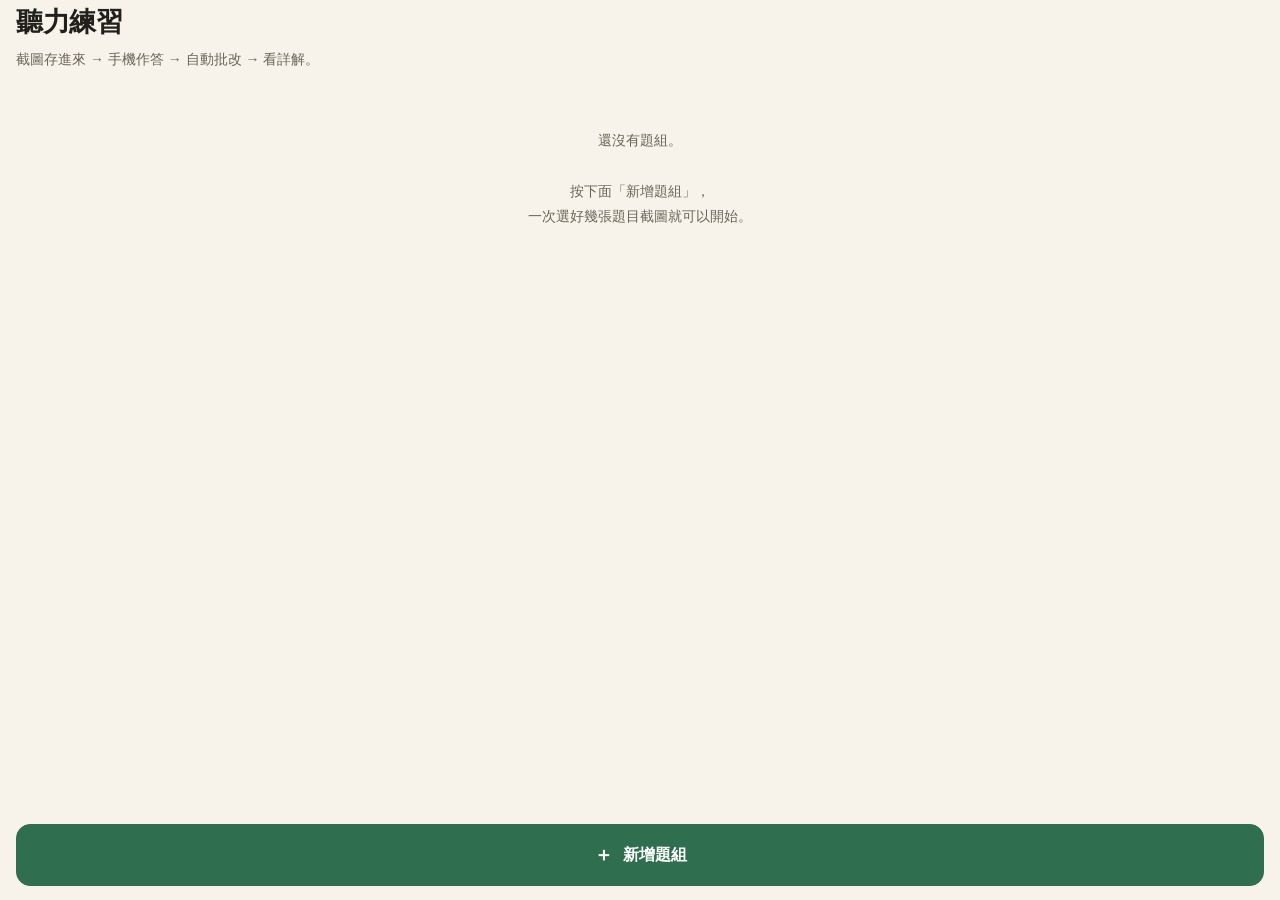
==== index.html @ b66520e1 "聽力練習：截圖上傳、手機作答、自動批改、詳解筆記" ====
<!doctype html>
<html lang="zh-Hant">
<head>
<meta charset="utf-8">
<meta name="viewport" content="width=device-width, initial-scale=1, viewport-fit=cover, maximum-scale=1, user-scalable=no">
<meta name="apple-mobile-web-app-capable" content="yes">
<meta name="mobile-web-app-capable" content="yes">
<meta name="apple-mobile-web-app-status-bar-style" content="default">
<meta name="theme-color" content="#f7f3ea">
<title>聽力練習</title>
<link rel="icon" href="data:image/svg+xml,%3Csvg xmlns='http://www.w3.org/2000/svg' viewBox='0 0 64 64'%3E%3Crect width='64' height='64' rx='14' fill='%232f6f4f'/%3E%3Cpath d='M20 16v32M30 16v32M40 16v32' stroke='%23f7f3ea' stroke-width='5' stroke-linecap='round'/%3E%3C/svg%3E">
<style>
/* ==== 10-style.css ==== */
:root {
  --paper: #f7f3ea;
  --card: #ffffff;
  --ink: #22201c;
  --ink2: #6b6558;
  --line: #e2dbcc;
  --accent: #2f6f4f;
  --accent-soft: #e4efe6;
  --warn: #b4552d;
  --bad: #b3261e;
  --good: #2f6f4f;
  --safe-t: env(safe-area-inset-top, 0px);
  --safe-b: env(safe-area-inset-bottom, 0px);
  --r: 16px;
}
* { box-sizing: border-box; -webkit-tap-highlight-color: transparent; }
html, body { margin: 0; padding: 0; height: 100%; }
body {
  background: var(--paper);
  color: var(--ink);
  font: 16px/1.6 -apple-system, BlinkMacSystemFont, "Segoe UI", "PingFang TC", "Microsoft JhengHei", "Noto Sans TC", sans-serif;
  overscroll-behavior: none;
}
#app { height: 100vh; height: 100dvh; overflow: hidden; display: flex; flex-direction: column; }
button, input, select, textarea { font: inherit; color: inherit; }
button { cursor: pointer; border: 0; background: none; }

/* ---------- generic chrome ---------- */
.topbar {
  display: flex; align-items: center; gap: 10px;
  padding: calc(var(--safe-t) + 14px) 16px 12px;
  background: var(--paper);
  position: sticky; top: 0; z-index: 5;
}
.topbar h1 { font-size: 19px; margin: 0; flex: 1; font-weight: 800; letter-spacing: .02em; }
.topbar .sub { font-size: 12px; color: var(--ink2); font-weight: 500; }
.iconbtn {
  width: 38px; height: 38px; border-radius: 12px; display: flex; align-items: center; justify-content: center;
  font-size: 17px; background: #fff; border: 1px solid var(--line); color: var(--ink);
}
.pad { padding: 0 16px; }
.scroll { flex: 1; overflow-y: auto; -webkit-overflow-scrolling: touch; padding-bottom: calc(var(--safe-b) + 24px); }
.muted { color: var(--ink2); }
.small { font-size: 13px; }
.tiny { font-size: 11px; }
.center { text-align: center; }

.btn {
  display: flex; align-items: center; gap: 10px; justify-content: center;
  width: 100%; padding: 15px 16px; border-radius: 14px;
  background: #fff; border: 1px solid var(--line);
  font-size: 16px; font-weight: 700;
}
.btn.primary { background: var(--accent); border-color: var(--accent); color: #fff; }
.btn.ghost { background: transparent; }
.btn:disabled { opacity: .45; }
.btn .ic { font-size: 19px; }
.btncol { display: grid; gap: 10px; }

/* ---------- home ---------- */
.hero { padding: 6px 16px 18px; }
.hero .big { font-size: 27px; font-weight: 900; letter-spacing: -.01em; line-height: 1.25; }
.hero p { margin: 8px 0 0; color: var(--ink2); font-size: 14px; }
.setcard {
  background: var(--card); border: 1px solid var(--line); border-radius: var(--r);
  padding: 15px 16px; margin: 0 16px 12px; display: block; width: calc(100% - 32px); text-align: left;
  box-shadow: 0 1px 0 rgba(0,0,0,.02);
}
.setcard .nm { font-size: 17px; font-weight: 800; display: flex; align-items: center; gap: 8px; }
.setcard .meta { font-size: 12.5px; color: var(--ink2); margin-top: 5px; display: flex; gap: 10px; flex-wrap: wrap; }
.pill { display: inline-flex; align-items: center; gap: 4px; padding: 2px 9px; border-radius: 999px; font-size: 11.5px; font-weight: 700; }
.pill.good { background: var(--accent-soft); color: var(--accent); }
.pill.warn { background: #f7e7dd; color: var(--warn); }
.pill.grey { background: #eee9dd; color: var(--ink2); }
.bar { height: 6px; border-radius: 99px; background: #ece6d8; overflow: hidden; margin-top: 10px; }
.bar > i { display: block; height: 100%; background: var(--accent); border-radius: 99px; transition: width .25s; }
.empty { margin: 40px 24px; text-align: center; color: var(--ink2); font-size: 14px; line-height: 1.8; }
.fabwrap { position: sticky; bottom: 0; padding: 12px 16px calc(var(--safe-b) + 14px); background: linear-gradient(to top, var(--paper) 65%, rgba(247,243,234,0)); }

/* ---------- set hub ---------- */
.hubhead { padding: 0 16px 14px; }
.hubhead .nm { font-size: 24px; font-weight: 900; }
.stats { display: grid; grid-template-columns: repeat(3, 1fr); gap: 10px; margin: 14px 0 4px; }
.stat { background: #fff; border: 1px solid var(--line); border-radius: 14px; padding: 10px; text-align: center; }
.stat b { display: block; font-size: 20px; font-weight: 900; }
.stat span { font-size: 11px; color: var(--ink2); }
.menu { display: grid; gap: 10px; padding: 16px; }
.menu .btn { justify-content: flex-start; padding: 16px; }
.menu .btn .lbl { flex: 1; text-align: left; }
.menu .btn .lbl small { display: block; font-weight: 500; font-size: 12px; color: var(--ink2); }
.menu .btn.primary .lbl small { color: rgba(255,255,255,.8); }
.menu .btn .chev { color: var(--ink2); font-size: 15px; }
.menu .btn.primary .chev { color: rgba(255,255,255,.8); }

/* ---------- quiz ---------- */
.qwrap { flex: 1; display: flex; flex-direction: column; padding: 4px 16px calc(var(--safe-b) + 14px); }
.qhead { display: flex; align-items: baseline; gap: 10px; }
.qno { font-size: 40px; font-weight: 900; letter-spacing: -.02em; line-height: 1; }
.qno small { font-size: 14px; font-weight: 700; color: var(--ink2); letter-spacing: 0; }
.qhint { font-size: 12.5px; color: var(--ink2); margin-left: auto; }
.optcol { display: grid; gap: 10px; margin-top: 22px; }
.opt {
  display: flex; align-items: center; gap: 13px; width: 100%;
  padding: 17px 16px; border-radius: 14px; background: #fff; border: 1.5px solid var(--line);
  font-size: 20px; font-weight: 800; text-align: left;
  transition: transform .08s, background .15s, border-color .15s;
}
.opt:active { transform: scale(.985); }
.opt .ch {
  width: 34px; height: 34px; flex: none; border-radius: 10px; background: #f0ece1;
  display: flex; align-items: center; justify-content: center; font-size: 17px; font-weight: 900;
}
.opt.on { background: var(--accent-soft); border-color: var(--accent); }
.opt.on .ch { background: var(--accent); color: #fff; }
.opt.right { background: var(--accent-soft); border-color: var(--accent); }
.opt.right .ch { background: var(--accent); color: #fff; }
.opt.wrong { background: #fbeceb; border-color: var(--bad); }
.opt.wrong .ch { background: var(--bad); color: #fff; }
.opt .tag { margin-left: auto; font-size: 12px; font-weight: 800; }
.optgrid { display: grid; grid-template-columns: 1fr 1fr; gap: 12px; margin-top: auto; padding-top: 20px; }
.opt.big {
  justify-content: center; padding: 0; min-height: 92px; font-size: 34px; font-weight: 900;
  letter-spacing: .02em;
}
.navrow { display: flex; gap: 10px; margin-top: 0; padding-top: 16px; }
.navrow .btn { padding: 14px; }

/* ---------- grade ---------- */
.score { text-align: center; padding: 18px 16px 8px; }
.score .big { font-size: 56px; font-weight: 900; line-height: 1; letter-spacing: -.03em; }
.score .big small { font-size: 20px; color: var(--ink2); font-weight: 800; }
.score .txt { color: var(--ink2); font-size: 13.5px; margin-top: 8px; }
.seg { display: flex; gap: 6px; background: #ece6d8; padding: 4px; border-radius: 12px; margin: 14px 16px; }
.seg button { flex: 1; padding: 9px; border-radius: 9px; font-size: 13px; font-weight: 700; color: var(--ink2); }
.seg button.on { background: #fff; color: var(--ink); box-shadow: 0 1px 3px rgba(0,0,0,.08); }
.grow {
  display: flex; align-items: center; gap: 12px; padding: 13px 16px; margin: 0 16px 8px;
  background: #fff; border: 1px solid var(--line); border-radius: 13px; width: calc(100% - 32px); text-align: left;
}
.grow .n { font-size: 15px; font-weight: 900; width: 34px; flex: none; }
.grow .ab { font-size: 13px; color: var(--ink2); }
.grow .ab b { font-size: 15px; }
.grow .mark { margin-left: auto; font-size: 18px; }
.grow.ok .mark { color: var(--good); }
.grow.ng .mark { color: var(--bad); }
.grow .pend { font-size: 12px; color: var(--warn); }

/* ---------- detail / notes ---------- */
.detail { padding: 0 16px calc(var(--safe-b) + 24px); }
.dcard { background: #fff; border: 1px solid var(--line); border-radius: var(--r); padding: 15px; margin-bottom: 12px; }
.dcard h3 { margin: 0 0 8px; font-size: 13px; color: var(--ink2); font-weight: 700; letter-spacing: .04em; }
.kv { display: flex; gap: 10px; align-items: center; margin-bottom: 4px; }
.chip { display: inline-flex; width: 32px; height: 32px; border-radius: 9px; align-items: center; justify-content: center; font-weight: 900; background: #f0ece1; }
.chip.good { background: var(--accent-soft); color: var(--accent); }
.chip.bad { background: #fbeceb; color: var(--bad); }
textarea.notes {
  width: 100%; min-height: 120px; padding: 12px; border-radius: 12px; border: 1px solid var(--line);
  background: #fdfcf8; resize: vertical; font-size: 15px; line-height: 1.7;
}

/* ---------- reader ---------- */
.reader { position: fixed; inset: 0; background: #161512; display: flex; flex-direction: column; z-index: 40; }
.reader .rbar {
  display: flex; align-items: center; gap: 8px; padding: calc(var(--safe-t) + 10px) 12px 10px;
  color: #efe9dc; font-size: 13px;
}
.reader .rbar .btn2 { background: rgba(255,255,255,.1); color: #efe9dc; border-radius: 10px; padding: 8px 12px; font-size: 13px; font-weight: 700; }
.reader .stage { flex: 1; position: relative; overflow: hidden; touch-action: none; }
.reader .stage img { position: absolute; top: 0; left: 0; transform-origin: 0 0; will-change: transform; user-select: none; -webkit-user-drag: none; }
.reader .rfoot { display: flex; align-items: center; gap: 8px; padding: 10px 12px calc(var(--safe-b) + 10px); }
.reader .rfoot .btn2 { flex: none; background: rgba(255,255,255,.1); color: #efe9dc; border-radius: 11px; padding: 11px 14px; font-size: 14px; font-weight: 700; }
.reader .rfoot .seg2 { flex: 1; display: flex; gap: 4px; background: rgba(255,255,255,.08); padding: 4px; border-radius: 11px; }
.reader .rfoot .seg2 button { flex: 1; color: #efe9dc; font-size: 12.5px; font-weight: 700; padding: 7px 4px; border-radius: 8px; }
.reader .rfoot .seg2 button.on { background: rgba(255,255,255,.9); color: #161512; }
.reader .rfoot .btn2:disabled { opacity: .3; }

/* ---------- sheet ---------- */
.sheetback { position: fixed; inset: 0; background: rgba(20,18,14,.45); z-index: 60; display: flex; align-items: flex-end; }
.sheet {
  width: 100%; background: var(--paper); border-radius: 20px 20px 0 0; padding: 16px 16px calc(var(--safe-b) + 16px);
  max-height: 78vh; display: flex; flex-direction: column; animation: up .18s ease-out;
}
@keyframes up { from { transform: translateY(24px); opacity: .6 } to { transform: none; opacity: 1 } }
.sheet h2 { margin: 0 0 12px; font-size: 16px; font-weight: 800; }
.jump { display: grid; grid-template-columns: repeat(6, 1fr); gap: 8px; overflow-y: auto; padding-bottom: 4px; }
.jump button { aspect-ratio: 1; border-radius: 11px; background: #fff; border: 1px solid var(--line); font-weight: 800; font-size: 14px; }
.jump button.done { background: var(--accent-soft); border-color: #bcd6c4; color: var(--accent); }
.jump button.cur { border-color: var(--accent); box-shadow: 0 0 0 2px var(--accent) inset; }
.jump button.ok { background: var(--accent); color: #fff; border-color: var(--accent); }
.jump button.ng { background: #fbeceb; color: var(--bad); border-color: #eec3bf; }

/* ---------- forms ---------- */
.field { margin-bottom: 14px; }
.field label { display: block; font-size: 12.5px; font-weight: 700; color: var(--ink2); margin-bottom: 6px; }
.field input[type=text], .field input[type=number] {
  width: 100%; padding: 13px 14px; border-radius: 12px; border: 1px solid var(--line); background: #fff; font-size: 16px;
}
.row2 { display: grid; grid-template-columns: 1fr 1fr; gap: 10px; }
.thumbs { display: grid; grid-template-columns: repeat(3, 1fr); gap: 8px; margin-bottom: 14px; }
.thumbs .th { position: relative; border-radius: 10px; overflow: hidden; border: 1px solid var(--line); background: #fff; aspect-ratio: 3/4; }
.thumbs .th img { width: 100%; height: 100%; object-fit: cover; display: block; }
.thumbs .th .x { position: absolute; top: 4px; right: 4px; width: 24px; height: 24px; border-radius: 50%; background: rgba(0,0,0,.55); color: #fff; font-size: 13px; display: flex; align-items: center; justify-content: center; }
.thumbs .th .n { position: absolute; bottom: 0; left: 0; right: 0; background: rgba(0,0,0,.45); color: #fff; font-size: 10px; text-align: center; padding: 1px; }
.pickzone {
  border: 1.5px dashed #cfc6b2; border-radius: var(--r); padding: 26px 16px; text-align: center;
  background: #fffdf8; color: var(--ink2); font-size: 14px; margin-bottom: 14px;
}
.pickzone .ic { font-size: 26px; display: block; margin-bottom: 6px; }
.pickzone b { color: var(--accent); }

#toast {
  position: fixed; left: 50%; top: calc(var(--safe-t) + 62px); transform: translate(-50%, -10px);
  background: #22201c; color: #fff; font-size: 13.5px; font-weight: 600; padding: 10px 16px;
  border-radius: 999px; opacity: 0; pointer-events: none; transition: .18s; z-index: 90; white-space: nowrap;
  max-width: 86vw; overflow: hidden; text-overflow: ellipsis;
}
#toast.show { opacity: 1; transform: translate(-50%, 0); }

</style>
<script>
window.addEventListener('error', function (e) {
  var el = document.getElementById('app');
  if (el && !el.dataset.rendered) {
    el.innerHTML = '<div style="padding:24px;font:14px/1.7 system-ui;color:#b3261e">載入失敗：' + (e.message || '不明錯誤') + '</div>';
  }
});
</script>
</head>
<body>
<div id="app"></div>
<div id="toast"></div>
<script>
/* ==== 20-store.js ==== */
/* ===== 20-store.js — 資料層 ===== */
const LETTERS = ['A', 'B', 'C', 'D'];
const DB_NAME = 'lp-db';
const DB_VER = 1;
let _db = null;

function openDB() {
  return new Promise((res, rej) => {
    if (_db) return res(_db);
    if (!window.indexedDB) return rej(new Error('這個瀏覽器不支援離線儲存'));
    const r = indexedDB.open(DB_NAME, DB_VER);
    r.onupgradeneeded = () => {
      const d = r.result;
      if (!d.objectStoreNames.contains('sets')) d.createObjectStore('sets', { keyPath: 'id' });
    };
    r.onsuccess = () => { _db = r.result; res(_db); };
    r.onerror = () => rej(r.error);
  });
}
async function dbAll() {
  const d = await openDB();
  return new Promise((res, rej) => {
    const req = d.transaction('sets', 'readonly').objectStore('sets').getAll();
    req.onsuccess = () => res((req.result || []).sort((a, b) => (b.createdAt || 0) - (a.createdAt || 0)));
    req.onerror = () => rej(req.error);
  });
}
async function dbGet(id) {
  const d = await openDB();
  return new Promise((res, rej) => {
    const req = d.transaction('sets', 'readonly').objectStore('sets').get(id);
    req.onsuccess = () => res(req.result || null);
    req.onerror = () => rej(req.error);
  });
}
async function dbPut(s) {
  const d = await openDB();
  s.updatedAt = Date.now();
  return new Promise((res, rej) => {
    const req = d.transaction('sets', 'readwrite').objectStore('sets').put(s);
    req.onsuccess = () => res(true);
    req.onerror = () => rej(req.error);
  });
}
async function dbDel(id) {
  const d = await openDB();
  return new Promise((res, rej) => {
    const req = d.transaction('sets', 'readwrite').objectStore('sets').delete(id);
    req.onsuccess = () => res(true);
    req.onerror = () => rej(req.error);
  });
}

function uid() { return Date.now().toString(36) + Math.random().toString(36).slice(2, 7); }
function qlist(set) {
  const out = [];
  for (let n = set.qFrom; n <= set.qTo; n++) out.push(n);
  return out;
}
function esc(s) {
  return String(s == null ? '' : s).replace(/[&<>"']/g, c => ({ '&': '&amp;', '<': '&lt;', '>': '&gt;', '"': '&quot;', "'": '&#39;' }[c]));
}

/* 圖片壓縮：長邊上限 2200px、JPEG 0.85，一張約 300–600KB */
async function compressFile(file) {
  const bitmap = await (async () => {
    if (window.createImageBitmap) { try { return await createImageBitmap(file); } catch (e) { /* fall through */ } }
    return await new Promise((res, rej) => {
      const img = new Image();
      img.onload = () => res(img);
      img.onerror = () => rej(new Error('這張圖片讀不進來'));
      img.src = URL.createObjectURL(file);
    });
  })();
  const w0 = bitmap.width, h0 = bitmap.height;
  const MAX = 2200;
  const k = Math.min(1, MAX / Math.max(w0, h0));
  const w = Math.round(w0 * k), h = Math.round(h0 * k);
  const cv = document.createElement('canvas');
  cv.width = w; cv.height = h;
  const cx = cv.getContext('2d');
  cx.imageSmoothingQuality = 'high';
  cx.drawImage(bitmap, 0, 0, w, h);
  const url = cv.toDataURL('image/jpeg', 0.85);
  return { id: uid(), url, w, h, bytes: Math.round(url.length * 0.75) };
}

/* ==== 40-ui.js ==== */
/* ===== 40-ui.js — 畫面 ===== */
const app = document.getElementById('app');
const S = {
  sets: [], set: null, screen: 'home',
  q: 0, filter: 'all', detailNo: null, overlay: null,
  reader: { page: 0, s: 1, tx: 0, ty: 0, col: 'full', bright: 100, contrast: 100 },
  imp: { pages: [], name: '', qFrom: 1, qTo: 30, busy: false, note: '' }
};

function toast(msg) {
  const t = document.getElementById('toast');
  if (!t) return;
  t.textContent = msg;
  t.classList.add('show');
  clearTimeout(toast._t);
  toast._t = setTimeout(() => t.classList.remove('show'), 1800);
}

let _saveT = null;
function save() {
  if (!S.set) return;
  clearTimeout(_saveT);
  _saveT = setTimeout(() => {
    const copy = S.set;
    dbPut(copy).catch(() => toast('儲存失敗'));
    const i = S.sets.findIndex(x => x.id === copy.id);
    if (i >= 0) S.sets[i] = { ...copy, pageCount: copy.pages.length, pages: [] };
  }, 120);
}

/* ---------- 首頁 ---------- */
function setCard(s) {
  const list = qlist(s), total = list.length;
  const ans = list.filter(n => s.answers[n]).length;
  const keyed = list.filter(n => s.key[n]).length;
  const ls = s.lastScore;
  const pct = total ? Math.round(ans / total * 100) : 0;
  const pill = ls
    ? `<span class="pill ${ls.ok / ls.keyed >= 0.8 ? 'good' : 'warn'}">上次 ${ls.ok}/${ls.keyed}</span>`
    : `<span class="pill grey">還沒批改</span>`;
  const done = ans === total;
  return `<button class="setcard" data-act="open" data-id="${s.id}">
    <div class="nm">${esc(s.name)} ${done ? '<span class="pill good">已作答</span>' : (ans ? `<span class="pill warn">作答中 ${ans}/${total}</span>` : '')}</div>
    <div class="meta"><span>第 ${s.qFrom}–${s.qTo} 題</span><span>${(s.pages && s.pages.length) || s.pageCount || 0} 張圖</span><span>正解 ${keyed}/${total}</span>${pill}</div>
    <div class="bar"><i style="width:${pct}%"></i></div>
  </button>`;
}

function viewHome() {
  return `
  <div class="scroll">
    <div class="hero">
      <div class="big">聽力練習</div>
      <p>截圖存進來 → 手機作答 → 自動批改 → 看詳解。</p>
    </div>
    ${S.sets.length ? S.sets.map(setCard).join('') : `<div class="empty">還沒有題組。<br><br>按下面「新增題組」，<br>一次選好幾張題目截圖就可以開始。</div>`}
  </div>
  <div class="fabwrap"><button class="btn primary" data-act="new"><span class="ic">＋</span>新增題組</button></div>`;
}

/* ---------- 題組主頁 ---------- */
function viewSet() {
  const st = S.set, list = qlist(st), total = list.length;
  const ans = list.filter(n => st.answers[n]).length;
  const keyed = list.filter(n => st.key[n]).length;
  const ls = st.lastScore;
  const canGrade = keyed > 0 && ans > 0;
  return `
  <div class="topbar">
    <button class="iconbtn" data-act="home">‹</button>
    <h1>${esc(st.name)}</h1>
    <button class="iconbtn" data-act="more">⋯</button>
  </div>
  <div class="scroll">
    <div class="hubhead">
      <div class="stats">
        <div class="stat"><b>${total}</b><span>題數</span></div>
        <div class="stat"><b>${ans}/${total}</b><span>已作答</span></div>
        <div class="stat"><b>${ls ? ls.ok + '/' + ls.keyed : '—'}</b><span>${ls ? '上次分數' : '未批改'}</span></div>
      </div>
    </div>
    <div class="menu">
      <button class="btn primary" data-act="quiz"><span class="ic">✏️</span><span class="lbl">開始作答<small>${ans ? `從第 ${nextUnanswered()} 題繼續` : '一題一個畫面，按 A B C D'}</small></span><span class="chev">›</span></button>
      <button class="btn" data-act="readerOpen"><span class="ic">📖</span><span class="lbl">讀題（放大看圖）<small>可放大、可只顯示左半或右半</small></span><span class="chev">›</span></button>
      <button class="btn" data-act="keys"><span class="ic">🔑</span><span class="lbl">設定正解<small>${keyed ? `已設定 ${keyed} / ${total} 題` : '照書上解答點一次就好'}</small></span><span class="chev">›</span></button>
      <button class="btn" data-act="grade" ${canGrade ? '' : 'disabled'}><span class="ic">✅</span><span class="lbl">批改<small>${canGrade ? '看成績與錯題' : (keyed ? '先作答才能批改' : '要先設定正解')}</small></span><span class="chev">›</span></button>
    </div>
  </div>`;
}
function nextUnanswered() {
  const list = qlist(S.set);
  for (let i = 0; i < list.length; i++) if (!S.set.answers[list[i]]) return list[i];
  return list[0];
}

/* ---------- 作答 / 正解 ---------- */
function viewQuiz(isKey) {
  const st = S.set, list = qlist(st), total = list.length;
  S.q = Math.max(0, Math.min(total - 1, S.q));
  const n = list[S.q];
  const cur = (isKey ? st.key : st.answers)[n] || '';
  const ans = list.filter(x => (isKey ? st.key : st.answers)[x]).length;
  return `
  <div class="topbar">
    <button class="iconbtn" data-act="backSet">✕</button>
    <h1>${isKey ? '設定正解' : '作答'}<span class="sub"> 第 ${S.q + 1} / ${total} 題</span></h1>
    <button class="iconbtn" data-act="jump">☰</button>
  </div>
  <div class="pad"><div class="bar"><i style="width:${ans / total * 100}%"></i></div></div>
  <div class="qwrap">
    <div class="qhead">
      <div class="qno">${n}<small> 題</small></div>
      <button class="btn" style="width:auto;padding:9px 13px;font-size:13px" data-act="readerOpen"><span class="ic">📄</span>看原圖</button>
    </div>
    <div class="optgrid">
      ${LETTERS.map(L => `<button class="opt big ${cur === L ? 'on' : ''}" data-act="${isKey ? 'setKey' : 'pick'}" data-v="${L}">${L}</button>`).join('')}
    </div>
    <div class="navrow">
      <button class="btn" data-act="prevQ" ${S.q === 0 ? 'disabled' : ''}>‹ 上一題</button>
      ${S.q >= total - 1
        ? (isKey
          ? `<button class="btn primary" data-act="backSet">完成</button>`
          : `<button class="btn primary" data-act="doGrade">交卷批改</button>`)
        : `<button class="btn" data-act="nextQ">下一題 ›</button>`}
    </div>
  </div>`;
}

/* ---------- 批改 ---------- */
function gradeOf(st) {
  const list = qlist(st);
  let ok = 0, keyed = 0, ans = 0;
  list.forEach(n => {
    if (st.key[n]) keyed++;
    if (st.answers[n]) ans++;
    if (st.key[n] && st.answers[n] === st.key[n]) ok++;
  });
  return { ok, keyed, ans, total: list.length };
}

function viewGrade() {
  const st = S.set, list = qlist(st), g = gradeOf(st);
  const pct = g.keyed ? Math.round(g.ok / g.keyed * 100) : 0;
  const rows = list.filter(n => {
    if (S.filter === 'wrong') return !(st.key[n] && st.answers[n] === st.key[n]);
    return true;
  });
  return `
  <div class="topbar">
    <button class="iconbtn" data-act="backSet">‹</button>
    <h1>批改結果</h1>
  </div>
  <div class="scroll">
    <div class="score">
      <div class="big">${pct}<small>%</small></div>
      <div class="txt">答對 ${g.ok} 題 / 正解已設定 ${g.keyed} 題　·　答了 ${g.ans} 題</div>
      ${g.keyed < g.total ? `<div class="small" style="color:var(--warn);margin-top:8px">還有 ${g.total - g.keyed} 題沒設定正解，不會列入計分。<button style="text-decoration:underline;font-weight:800;color:var(--warn)" data-act="keys">去設定</button></div>` : ''}
    </div>
    <div class="seg">
      <button class="${S.filter === 'all' ? 'on' : ''}" data-act="filter" data-v="all">全部 ${g.total} 題</button>
      <button class="${S.filter === 'wrong' ? 'on' : ''}" data-act="filter" data-v="wrong">只看錯的 ${g.total - g.ok} 題</button>
    </div>
    ${rows.map(n => {
      const k = st.key[n], a = st.answers[n];
      const good = k && a === k;
      return `<button class="grow ${good ? 'ok' : 'ng'}" data-act="detail" data-v="${n}">
        <span class="n">${n}</span>
        <span class="ab">你 <b>${a || '—'}</b>　正解 <b>${k || '?'}</b>${!k ? '<span class="pend"> 未設定</span>' : ''}</span>
        <span class="mark">${good ? '✓' : (a ? '✗' : '·')}</span>
      </button>`;
    }).join('')}
    <div class="pad" style="margin-top:16px;display:grid;gap:10px">
      <button class="btn" data-act="quiz"><span class="ic">✏️</span>重新作答</button>
    </div>
  </div>`;
}

/* ---------- 單題詳解 ---------- */
function viewDetail() {
  const st = S.set, list = qlist(st), n = S.detailNo;
  const i = list.indexOf(n);
  const k = st.key[n], a = st.answers[n];
  const good = k && a === k;
  const note = (st.notes && st.notes[n]) || '';
  return `
  <div class="topbar">
    <button class="iconbtn" data-act="grade">‹</button>
    <h1>第 ${n} 題<span class="sub"> 詳解</span></h1>
  </div>
  <div class="scroll">
    <div class="detail">
      <div class="dcard">
        <h3>答案</h3>
        <div class="kv">
          <span class="chip ${good ? 'good' : (a ? 'bad' : '')}">${a || '—'}</span><span class="small muted">你的答案</span>
          <span style="width:18px"></span>
          <span class="chip ${k ? 'good' : ''}">${k || '?'}</span><span class="small muted">正解</span>
          <span style="margin-left:auto;font-weight:900;color:${good ? 'var(--good)' : 'var(--bad)'}">${good ? '✓ 答對' : (a ? '✗ 答錯' : '未作答')}</span>
        </div>
      </div>
      <div class="dcard">
        <h3>看題目原圖</h3>
        <button class="btn" data-act="readerOpen"><span class="ic">📄</span>開啟圖片（可放大）</button>
      </div>
      <div class="dcard">
        <h3>我的詳解筆記</h3>
        <textarea class="notes" id="note" placeholder="例：男子說 after your trip，所以是旅行後再申請 → B">${esc(note)}</textarea>
        <div class="tiny muted" style="margin-top:8px">邊聽邊寫，會自動儲存；批改後每題都看得到。</div>
      </div>
      <div class="row2">
        <button class="btn" data-act="detailPrev" ${i <= 0 ? 'disabled' : ''}>‹ 上一題</button>
        <button class="btn" data-act="detailNext" ${i >= list.length - 1 ? 'disabled' : ''}>下一題 ›</button>
      </div>
    </div>
  </div>`;
}

/* ---------- 新增題組 ---------- */
function viewImport() {
  const im = S.imp;
  return `
  <div class="topbar">
    <button class="iconbtn" data-act="home">✕</button>
    <h1>新增題組</h1>
  </div>
  <div class="scroll">
    <div class="pad">
      <div class="pickzone" data-act="pickfiles">
        <span class="ic">🖼</span>
        ${im.busy ? `<b>${esc(im.note || '處理中…')}</b>` : (im.pages.length ? `已選 <b>${im.pages.length}</b> 張，再按這裡可以繼續加` : '按這裡選截圖<br><span class="tiny">（一次可以選很多張，順序就是頁面順序）</span>')}
      </div>
      <input type="file" id="fileIn" accept="image/*" multiple hidden>
      ${im.pages.length ? `<div class="thumbs">${im.pages.map((p, i) => `<div class="th"><img src="${p.url}" alt=""><div class="n">${i + 1}</div><div class="x" data-act="rmpage" data-v="${i}">✕</div></div>`).join('')}</div>` : ''}
      <div class="field">
        <label>題組名稱</label>
        <input type="text" id="impName" value="${esc(im.name)}" placeholder="例：Test 1 Part 3–4">
      </div>
      <div class="row2">
        <div class="field"><label>第幾題開始</label><input type="number" id="impFrom" value="${im.qFrom}" inputmode="numeric"></div>
        <div class="field"><label>第幾題結束</label><input type="number" id="impTo" value="${im.qTo}" inputmode="numeric"></div>
      </div>
      <div class="tiny muted" style="margin-bottom:18px">例：這幾頁是 65 到 76 題，就填 65 和 76。作答時一題一個畫面。</div>
    </div>
  </div>
  <div class="fabwrap">
    <button class="btn primary" data-act="create" ${im.pages.length && !im.busy ? '' : 'disabled'}>建立題組（${im.pages.length} 張圖）</button>
  </div>`;
}

/* ---------- 更多設定 ---------- */
function viewMore() {
  const st = S.set;
  return `
  <div class="topbar">
    <button class="iconbtn" data-act="backSet">‹</button>
    <h1>設定</h1>
  </div>
  <div class="scroll">
    <div class="pad">
      <div class="field"><label>題組名稱</label><input type="text" id="mName" value="${esc(st.name)}"></div>
      <div class="row2">
        <div class="field"><label>第幾題開始</label><input type="number" id="mFrom" value="${st.qFrom}" inputmode="numeric"></div>
        <div class="field"><label>第幾題結束</label><input type="number" id="mTo" value="${st.qTo}" inputmode="numeric"></div>
      </div>
      <button class="btn primary" data-act="saveMore" style="margin-bottom:22px">儲存</button>
      <h3 class="small" style="margin:0 0 8px">頁面（${st.pages.length} 張）</h3>
      <div class="thumbs">${st.pages.map((p, i) => `<div class="th"><img src="${p.url}" alt=""><div class="n">${i + 1}</div><div class="x" data-act="rmPage" data-v="${i}">✕</div></div>`).join('')}</div>
      <button class="btn" data-act="addPage" style="margin-top:6px"><span class="ic">＋</span>加頁面</button>
      <input type="file" id="fileIn2" accept="image/*" multiple hidden>
      <button class="btn ghost" data-act="delSet" style="margin-top:8px;color:var(--bad);border-color:#eccdc9">刪除這個題組</button>
    </div>
  </div>`;
}

/* ---------- 圖片閱讀器 ---------- */
function readerHTML() {
  const st = S.reader, pages = S.set.pages;
  if (!pages.length) return '';
  st.page = Math.max(0, Math.min(pages.length - 1, st.page));
  const p = pages[st.page];
  return `
  <div class="reader">
    <div class="rbar">
      <button class="btn2" data-act="closeReader">✕ 關閉</button>
      <div style="flex:1;text-align:center">第 ${st.page + 1} / ${pages.length} 頁</div>
      <button class="btn2" data-act="adjust">☀ 調整</button>
    </div>
    <div class="stage"><img id="rimg" src="${p.url}" alt="題目"></div>
    <div class="rfoot">
      <button class="btn2" data-act="readerPrev" ${st.page === 0 ? 'disabled' : ''}>‹</button>
      <div class="seg2">
        <button data-act="col" data-v="full" class="${st.col === 'full' ? 'on' : ''}">整頁</button>
        <button data-act="col" data-v="left" class="${st.col === 'left' ? 'on' : ''}">左半</button>
        <button data-act="col" data-v="right" class="${st.col === 'right' ? 'on' : ''}">右半</button>
      </div>
      <button class="btn2" data-act="readerNext" ${st.page === pages.length - 1 ? 'disabled' : ''}>›</button>
    </div>
  </div>`;
}

function jumpHTML() {
  const st = S.set, list = qlist(st), isKey = S.screen === 'key';
  const src = isKey ? st.key : st.answers;
  return `<div class="sheetback" data-act="closeSheet"><div class="sheet" data-stop="1">
    <h2>跳到第幾題</h2>
    <div class="jump">${list.map(n => {
      const cls = [src[n] ? 'done' : '', n === list[S.q] ? 'cur' : ''].join(' ');
      return `<button class="${cls}" data-act="goto" data-v="${n}">${n}</button>`;
    }).join('')}</div>
  </div></div>`;
}

function adjustHTML() {
  const st = S.reader;
  return `<div class="sheetback" data-act="closeSheet"><div class="sheet" data-stop="1">
    <h2>畫面調整</h2>
    <div class="field">
      <label>亮度 <span id="lbB">${st.bright}%</span></label>
      <input type="range" id="rgB" min="60" max="160" value="${st.bright}" style="width:100%">
    </div>
    <div class="field">
      <label>對比 <span id="lbC">${st.contrast}%</span></label>
      <input type="range" id="rgC" min="60" max="200" value="${st.contrast}" style="width:100%">
    </div>
    <button class="btn primary" data-act="closeSheet">好了</button>
  </div></div>`;
}

/* ---------- render ---------- */
function render() {
  let html = '';
  if (S.overlay === 'reader') html = readerHTML();
  else if (S.overlay === 'jump') html = jumpHTML();
  else if (S.overlay === 'adjust') html = adjustHTML();
  else if (S.screen === 'home') html = viewHome();
  else if (S.screen === 'set') html = viewSet();
  else if (S.screen === 'quiz') html = viewQuiz(false);
  else if (S.screen === 'key') html = viewQuiz(true);
  else if (S.screen === 'grade') html = viewGrade();
  else if (S.screen === 'detail') html = viewDetail();
  else if (S.screen === 'import') html = viewImport();
  else if (S.screen === 'more') html = viewMore();
  app.innerHTML = html;
  app.dataset.rendered = '1';
  after();
}

function after() {
  // 閱讀器
  const rimg = document.getElementById('rimg');
  if (rimg) {
    const boot = () => { readerFit(rimg); applyTransform(); };
    if (rimg.complete && rimg.naturalWidth) boot(); else rimg.onload = boot;
    bindReaderGestures();
  }
  // 調整滑桿
  const rgB = document.getElementById('rgB'), rgC = document.getElementById('rgC');
  if (rgB) rgB.oninput = () => { S.reader.bright = +rgB.value; document.getElementById('lbB').textContent = rgB.value + '%'; applyTransform(); };
  if (rgC) rgC.oninput = () => { S.reader.contrast = +rgC.value; document.getElementById('lbC').textContent = rgC.value + '%'; applyTransform(); };
  // 新增題組的欄位
  const impName = document.getElementById('impName');
  if (impName) {
    impName.oninput = () => { S.imp.name = impName.value; };
    const fi = document.getElementById('impFrom'), ft = document.getElementById('impTo');
    fi.oninput = () => { S.imp.qFrom = +fi.value || 1; };
    ft.oninput = () => { S.imp.qTo = +ft.value || 1; };
  }
  const f1 = document.getElementById('fileIn');
  if (f1) f1.onchange = e => handleFiles(e.target.files, false);
  const f2 = document.getElementById('fileIn2');
  if (f2) f2.onchange = e => handleFiles(e.target.files, true);
  // 詳解筆記
  const note = document.getElementById('note');
  if (note) {
    note.oninput = () => {
      if (!S.set.notes) S.set.notes = {};
      S.set.notes[S.detailNo] = note.value;
      save();
    };
    note.onblur = () => toast('筆記已儲存');
  }
}

/* ---------- 閱讀器：縮放 / 拖曳 ---------- */
const R = { W: 0, H: 0, Hc: 0 };
function readerFit(img) {
  const stage = img.parentElement;
  R.W = stage.clientWidth;
  R.Hc = stage.clientHeight;
  R.H = img.naturalHeight * (R.W / img.naturalWidth);
  img.style.width = R.W + 'px';
  img.style.height = 'auto';
}
function applyTransform() {
  const img = document.getElementById('rimg');
  if (!img || !R.W) return;
  const st = S.reader;
  const cw = R.W * st.s, ch = R.H * st.s;
  const minTx = Math.min(0, R.W - cw), minTy = Math.min(0, R.Hc - ch);
  st.tx = Math.max(minTx, Math.min(0, st.tx));
  st.ty = Math.max(minTy, Math.min(0, st.ty));
  img.style.transform = `translate(${st.tx}px,${st.ty}px) scale(${st.s})`;
  img.style.filter = `brightness(${st.bright}%) contrast(${st.contrast}%)`;
}
function setCol(col) {
  const st = S.reader;
  st.col = col;
  if (col === 'full') { st.s = 1; st.tx = 0; st.ty = 0; }
  else { st.s = 2; st.tx = col === 'left' ? 0 : -R.W; st.ty = 0; }
  applyTransform();
  document.querySelectorAll('.seg2 button').forEach(b => b.classList.toggle('on', b.dataset.v === col));
}
function bindReaderGestures() {
  const stage = document.querySelector('.reader .stage');
  const img = document.getElementById('rimg');
  if (!stage || !img) return;
  const ptrs = new Map();
  let pinchBase = 0, lastDist = 0, lastTap = 0, moved = false;

  const dist = () => {
    const [a, b] = [...ptrs.values()];
    return Math.hypot(a.x - b.x, a.y - b.y);
  };
  const mid = () => {
    const [a, b] = [...ptrs.values()];
    return { x: (a.x + b.x) / 2, y: (a.y + b.y) / 2 };
  };
  stage.addEventListener('pointerdown', e => {
    stage.setPointerCapture(e.pointerId);
    ptrs.set(e.pointerId, { x: e.clientX, y: e.clientY });
    moved = false;
    if (ptrs.size === 2) { lastDist = dist(); pinchBase = S.reader.s; }
  });
  stage.addEventListener('pointermove', e => {
    const p = ptrs.get(e.pointerId);
    if (!p) return;
    const dx = e.clientX - p.x, dy = e.clientY - p.y;
    if (Math.abs(dx) + Math.abs(dy) > 4) moved = true;
    p.x = e.clientX; p.y = e.clientY;
    if (ptrs.size >= 2) {
      const d = dist();
      if (lastDist > 0 && d > 0) {
        const rect = stage.getBoundingClientRect();
        const m = mid();
        const fx = m.x - rect.left, fy = m.y - rect.top;
        const ratio = d / lastDist;
        const ns = Math.max(1, Math.min(6, S.reader.s * ratio));
        const realRatio = ns / S.reader.s;
        S.reader.tx = fx - (fx - S.reader.tx) * realRatio;
        S.reader.ty = fy - (fy - S.reader.ty) * realRatio;
        S.reader.s = ns;
      }
      lastDist = d;
    } else if (S.reader.s > 1) {
      S.reader.tx += dx; S.reader.ty += dy;
    }
    applyTransform();
  });
  const end = e => {
    ptrs.delete(e.pointerId);
    if (ptrs.size < 2) lastDist = 0;
    if (ptrs.size === 0 && !moved) {
      const now = Date.now();
      if (now - lastTap < 320) {
        const rect = stage.getBoundingClientRect();
        const fx = e.clientX - rect.left, fy = e.clientY - rect.top;
        if (S.reader.s > 1.2) { S.reader.s = 1; S.reader.tx = 0; S.reader.ty = 0; }
        else {
          const ns = 2.6, k = ns / S.reader.s;
          S.reader.s = ns;
          S.reader.tx = fx - fx * k; S.reader.ty = fy - fy * k;
        }
        applyTransform();
        lastTap = 0;
      } else lastTap = now;
    }
  };
  stage.addEventListener('pointerup', end);
  stage.addEventListener('pointercancel', end);

  // 桌機方便：滾輪縮放
  stage.addEventListener('wheel', e => {
    e.preventDefault();
    const rect = stage.getBoundingClientRect();
    const fx = e.clientX - rect.left, fy = e.clientY - rect.top;
    const ns = Math.max(1, Math.min(6, S.reader.s * (e.deltaY < 0 ? 1.12 : 0.89)));
    const k = ns / S.reader.s;
    S.reader.tx = fx - (fx - S.reader.tx) * k;
    S.reader.ty = fy - (fy - S.reader.ty) * k;
    S.reader.s = ns;
    applyTransform();
  }, { passive: false });
}

/* ---------- 選圖 / 建檔 ---------- */
async function handleFiles(files, appendToSet) {
  const arr = [...(files || [])];
  if (!arr.length) return;
  if (appendToSet) {
    S.imp.busy = true;
    for (let i = 0; i < arr.length; i++) {
      try {
        const p = await compressFile(arr[i]);
        S.set.pages.push(p);
      } catch (e) { toast('有圖片讀不進來'); }
    }
    save();
    S.imp.busy = false;
    render();
    toast('已加入頁面');
    return;
  }
  S.imp.busy = true;
  for (let i = 0; i < arr.length; i++) {
    S.imp.note = `處理中 ${i + 1} / ${arr.length}…`;
    render();
    try {
      const p = await compressFile(arr[i]);
      S.imp.pages.push(p);
    } catch (e) { /* 跳過壞圖 */ }
  }
  S.imp.busy = false;
  S.imp.note = '';
  render();
}

/* ---------- 動作 ---------- */
document.addEventListener('click', async e => {
  const el = e.target.closest('[data-act]');
  if (!el) return;
  const act = el.dataset.act, v = el.dataset.v;
  if (el.disabled) return;

  switch (act) {
    case 'home': S.screen = 'home'; S.set = null; render(); break;
    case 'new': {
      const sorted = S.sets.slice().sort((a, b) => b.qTo - a.qTo);
      const from = sorted.length ? sorted[0].qTo + 1 : 1;
      S.imp = { pages: [], name: '', qFrom: from, qTo: from + 29, busy: false, note: '' };
      S.screen = 'import'; render(); break;
    }
    case 'pickfiles': { const f = document.getElementById('fileIn'); if (f) f.click(); break; }
    case 'addPage': { const f = document.getElementById('fileIn2'); if (f) f.click(); break; }
    case 'rmpage': { S.imp.pages.splice(+v, 1); render(); break; }
    case 'rmPage': {
      if (S.set.pages.length <= 1) return toast('至少要留一張圖');
      S.set.pages.splice(+v, 1); save(); render(); break;
    }
    case 'create': {
      if (!S.imp.pages.length) return;
      const set = {
        id: uid(),
        name: S.imp.name.trim() || ('題組 ' + new Date().toLocaleDateString('zh-TW')),
        createdAt: Date.now(), updatedAt: Date.now(),
        qFrom: Math.max(1, S.imp.qFrom), qTo: Math.max(Math.max(1, S.imp.qFrom), S.imp.qTo),
        pages: S.imp.pages.slice(),
        key: {}, answers: {}, notes: {}, lastScore: null
      };
      await dbPut(set);
      S.sets.unshift({ ...set, pageCount: set.pages.length, pages: [] });
      S.imp = { pages: [], name: '', qFrom: 1, qTo: 30, busy: false, note: '' };
      S.set = set; S.screen = 'set'; S.q = 0;
      render();
      toast('題組建立好了');
      break;
    }
    case 'open': {
      const full = await dbGet(el.dataset.id);
      if (!full) return toast('找不到這個題組');
      S.set = full; S.screen = 'set'; S.q = 0; S.reader = { page: 0, s: 1, tx: 0, ty: 0, col: 'full', bright: 100, contrast: 100 };
      render(); break;
    }
    case 'backSet': S.screen = 'set'; S.overlay = null; render(); break;
    case 'more': S.screen = 'more'; render(); break;
    case 'saveMore': {
      const nm = document.getElementById('mName').value.trim();
      const a = +document.getElementById('mFrom').value, b = +document.getElementById('mTo').value;
      if (nm) S.set.name = nm;
      if (a >= 1 && b >= a) { S.set.qFrom = a; S.set.qTo = b; }
      save(); S.screen = 'set'; render(); toast('已儲存'); break;
    }
    case 'delSet': {
      if (!confirm('確定刪除「' + S.set.name + '」？這個動作不能復原。')) return;
      await dbDel(S.set.id);
      S.sets = S.sets.filter(x => x.id !== S.set.id);
      S.set = null; S.screen = 'home'; render(); break;
    }
    case 'quiz': S.screen = 'quiz'; S.q = Math.max(0, qlist(S.set).indexOf(nextUnanswered())); render(); break;
    case 'keys': S.screen = 'key'; S.q = Math.max(0, qlist(S.set).findIndex(n => !S.set.key[n])); render(); break;
    case 'pick': {
      const n = qlist(S.set)[S.q];
      S.set.answers[n] = v; save();
      el.classList.add('on');
      const total = qlist(S.set).length;
      if (S.q < total - 1) setTimeout(() => { S.q++; render(); }, 150);
      else { render(); setTimeout(() => toast('最後一題了，按「交卷批改」'), 60); }
      break;
    }
    case 'setKey': {
      const n = qlist(S.set)[S.q];
      S.set.key[n] = v; save();
      el.classList.add('on');
      const total = qlist(S.set).length;
      if (S.q < total - 1) setTimeout(() => { S.q++; render(); }, 150); else render();
      break;
    }
    case 'prevQ': S.q = Math.max(0, S.q - 1); render(); break;
    case 'nextQ': S.q++; render(); break;
    case 'jump': S.overlay = 'jump'; render(); break;
    case 'goto': {
      const i = qlist(S.set).indexOf(+v);
      S.q = i < 0 ? 0 : i;
      S.overlay = null; render(); break;
    }
    case 'closeSheet': S.overlay = null; render(); break;
    case 'doGrade':
    case 'grade': {
      const g = gradeOf(S.set);
      S.set.lastScore = { ok: g.ok, keyed: g.keyed, at: Date.now() };
      save();
      S.screen = 'grade'; S.filter = 'all'; S.overlay = null; render(); break;
    }
    case 'filter': S.filter = v; render(); break;
    case 'detail': S.detailNo = +v; S.screen = 'detail'; render(); break;
    case 'detailPrev': { const l = qlist(S.set), i = l.indexOf(S.detailNo); S.detailNo = l[Math.max(0, i - 1)]; render(); break; }
    case 'detailNext': { const l = qlist(S.set), i = l.indexOf(S.detailNo); S.detailNo = l[Math.min(l.length - 1, i + 1)]; render(); break; }
    case 'readerOpen': S.overlay = 'reader'; render(); break;
    case 'closeReader': S.overlay = null; render(); break;
    case 'adjust': S.overlay = 'adjust'; render(); break;
    case 'readerPrev': S.reader.page = Math.max(0, S.reader.page - 1); S.reader.s = 1; S.reader.tx = 0; S.reader.ty = 0; render(); break;
    case 'readerNext': S.reader.page = Math.min(S.set.pages.length - 1, S.reader.page + 1); S.reader.s = 1; S.reader.tx = 0; S.reader.ty = 0; render(); break;
    case 'col': setCol(v); break;
  }
});



/* ==== 90-boot.js ==== */
/* ===== 90-boot.js — 啟動 ===== */
(async function boot() {
  try {
    const all = await dbAll();
    S.sets = all.map(s => ({ ...s, pageCount: (s.pages || []).length, pages: [] }));
  } catch (e) {
    S.sets = [];
    setTimeout(() => toast('這個瀏覽器無法離線儲存，重新整理後資料會消失'), 400);
  }
  S.screen = 'home';
  render();
})();

</script>
</body>
</html>
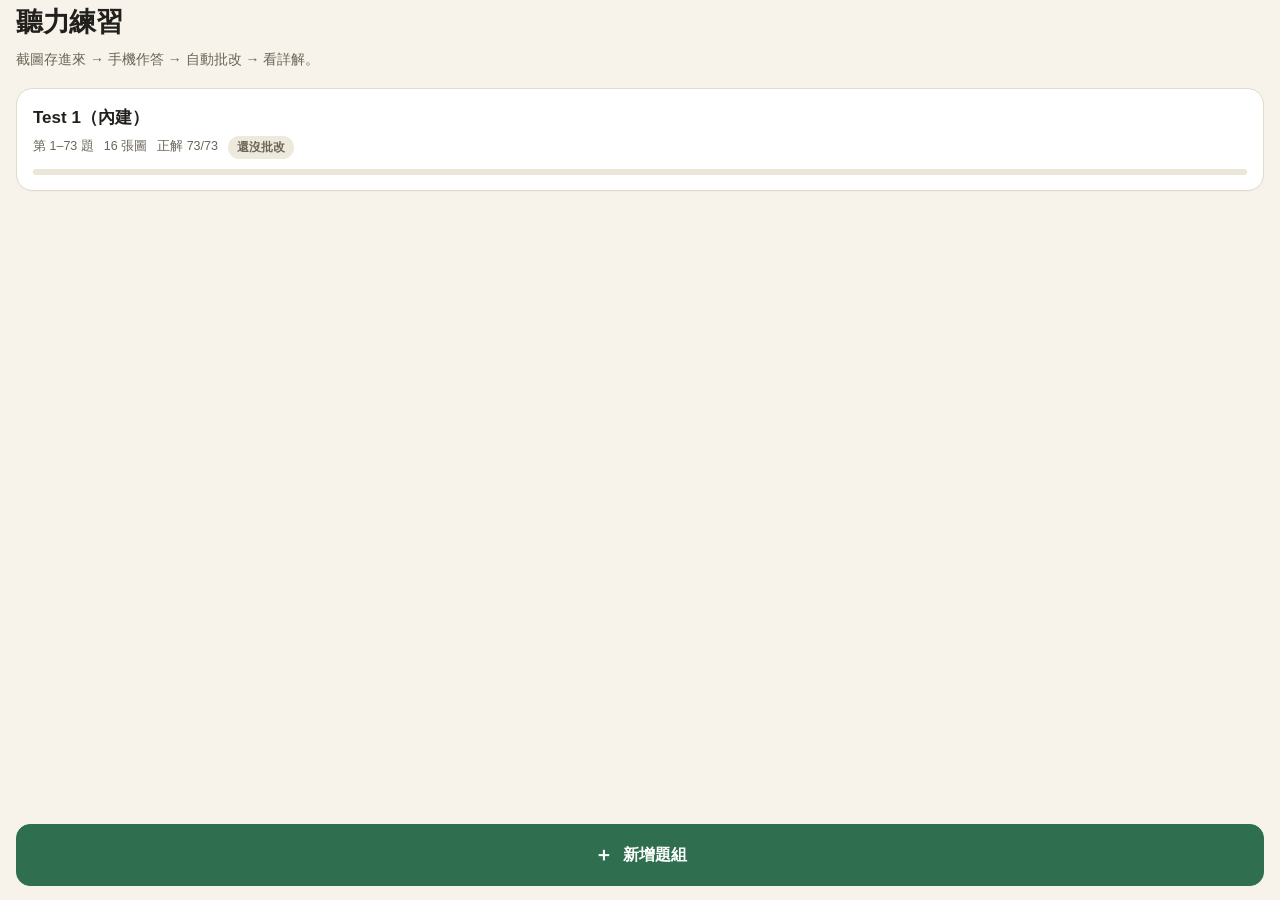
==== commit 16dbafad: "內建 Test 1：73 題題目＋正解＋中文翻譯，掃描頁原圖" ====
--- a/index.html
+++ b/index.html
@@ -130,11 +130,49 @@
 .opt.wrong { background: #fbeceb; border-color: var(--bad); }
 .opt.wrong .ch { background: var(--bad); color: #fff; }
 .opt .tag { margin-left: auto; font-size: 12px; font-weight: 800; }
-.optgrid { display: grid; grid-template-columns: 1fr 1fr; gap: 12px; margin-top: auto; padding-top: 20px; }
+.optgrid { display: grid; grid-template-columns: 1fr 1fr; gap: 12px; margin-top: 16px; }
 .opt.big {
   justify-content: center; padding: 0; min-height: 92px; font-size: 34px; font-weight: 900;
   letter-spacing: .02em;
 }
+.peek { margin-top: auto; padding-top: 18px; }
+.peek-lbl { font-size: 11.5px; color: var(--ink2); font-weight: 700; margin-bottom: 8px; letter-spacing: .04em; }
+.peekrow { display: flex; gap: 8px; overflow-x: auto; padding: 2px 2px 6px; scrollbar-width: none; }
+.peekrow::-webkit-scrollbar { display: none; }
+.peekth {
+  flex: none; width: 76px; aspect-ratio: 3 / 4; border-radius: 10px; overflow: hidden;
+  border: 2px solid transparent; background: #fff; padding: 0; box-shadow: 0 1px 3px rgba(0,0,0,.08);
+}
+.peekth.on { border-color: var(--accent); }
+.peekth img { width: 100%; height: 100%; object-fit: cover; display: block; }
+
+/* 文字題 */
+.qtext { margin-top: 14px; font-size: 20px; line-height: 1.5; font-weight: 700; letter-spacing: .01em; }
+.zhtext { margin-top: 9px; font-size: 15px; font-weight: 500; color: var(--ink2); line-height: 1.65; }
+.chipbtn { padding: 8px 12px; border-radius: 10px; border: 1px solid var(--line); background: #fff; font-size: 13px; font-weight: 700; color: var(--ink2); }
+.chipbtn.on { background: var(--accent-soft); border-color: var(--accent); color: var(--accent); }
+.optlist { display: grid; gap: 10px; margin-top: 16px; }
+.optrow {
+  display: flex; align-items: flex-start; gap: 12px; width: 100%; padding: 14px;
+  border-radius: 13px; background: #fff; border: 1.5px solid var(--line);
+  text-align: left; font-size: 16.5px; line-height: 1.45; font-weight: 600;
+}
+.optrow:active { transform: scale(.99); }
+.optrow .ch { width: 28px; height: 28px; flex: none; border-radius: 8px; background: #f0ece1; display: flex; align-items: center; justify-content: center; font-size: 14px; font-weight: 900; }
+.optrow .txt { flex: 1; }
+.optrow.on { background: var(--accent-soft); border-color: var(--accent); }
+.optrow.on .ch { background: var(--accent); color: #fff; }
+.qwrap .navrow { margin-top: auto; }
+.dq { font-size: 16.5px; line-height: 1.55; font-weight: 700; margin-bottom: 10px; }
+.dopts { display: grid; gap: 6px; }
+.dopt { display: flex; gap: 9px; align-items: flex-start; font-size: 14.5px; line-height: 1.5; padding: 7px 9px; border-radius: 9px; }
+.dopt .ch { width: 22px; height: 22px; flex: none; border-radius: 6px; background: #f0ece1; display: flex; align-items: center; justify-content: center; font-size: 11.5px; font-weight: 900; }
+.dopt .txt { flex: 1; }
+.dopt.right { background: var(--accent-soft); }
+.dopt.right .ch { background: var(--accent); color: #fff; }
+.dopt.wrong { background: #fbeceb; }
+.dopt.wrong .ch { background: var(--bad); color: #fff; }
+.dopt .tag { font-size: 11px; font-weight: 800; color: var(--accent); white-space: nowrap; }
 .navrow { display: flex; gap: 10px; margin-top: 0; padding-top: 16px; }
 .navrow .btn { padding: 14px; }
 
@@ -243,6 +281,7 @@
 <div id="app"></div>
 <div id="toast"></div>
 <script>
+const BANK = {"id": "builtin-test1", "name": "Test 1（內建）", "qFrom": 1, "qTo": 73, "pages": [{"url": "img/p160.jpg", "qFrom": 1, "qTo": 7}, {"url": "img/p161.jpg", "qFrom": 8, "qTo": 17}, {"url": "img/p162.jpg", "qFrom": 18, "qTo": 27}, {"url": "img/p163.jpg", "qFrom": 28, "qTo": 32}, {"url": "img/p164.jpg", "qFrom": 33, "qTo": 36}, {"url": "img/p165.jpg", "qFrom": 37, "qTo": 40}, {"url": "img/p166.jpg", "qFrom": 41, "qTo": 46}, {"url": "img/p167.jpg", "qFrom": 47, "qTo": 49}, {"url": "img/p168.jpg", "qFrom": 50, "qTo": 52}, {"url": "img/p169.jpg", "qFrom": 53, "qTo": 55}, {"url": "img/p170.jpg", "qFrom": 56, "qTo": 58}, {"url": "img/p171.jpg", "qFrom": 59, "qTo": 61}, {"url": "img/p172.jpg", "qFrom": 62, "qTo": 64}, {"url": "img/p173.jpg", "qFrom": 65, "qTo": 67}, {"url": "img/p174.jpg", "qFrom": 68, "qTo": 70}, {"url": "img/p175.jpg", "qFrom": 71, "qTo": 73}], "questions": {"1": {"q": "看照片，選出正確的描述。", "o": ["The woman is talking on the phone.", "The woman is using her cell phone.", "The woman is typing on the laptop.", "The woman is writing in her notebook."], "k": "A", "zq": "照片題", "zo": ["女子正在講電話。", "女子正在使用手機。", "女子正在用筆記型電腦打字。", "女子正在筆記本裡寫字。"]}, "2": {"q": "看照片，選出正確的描述。", "o": ["The woman is cooking some bacon.", "The woman is baking a cake.", "The woman is preparing for dinner.", "The woman is frying some fish."], "k": "A", "zq": "照片題", "zo": ["女子正在烹煮培根。", "女子正在烘焙蛋糕。", "女子正在準備晚餐。", "女子正在煎某種魚。"]}, "3": {"q": "看照片，選出正確的描述。", "o": ["The man is holding some seafood.", "The woman is baking a crab.", "They are scared of the crab.", "The family is shopping for breakfast."], "k": "A", "zq": "照片題", "zo": ["男子正拿著海鮮。", "女子正在烘焙螃蟹。", "他們都害怕這隻螃蟹。", "這家人正在購買早餐。"]}, "4": {"q": "看照片，選出正確的描述。", "o": ["The man is using a screwdriver to screw a nail into the building frame.", "The man is hammering something into a building frame.", "The man is making the frame with his hand.", "The man is wearing protective glasses."], "k": "B", "zq": "照片題", "zo": ["男子正在使用螺絲起子將釘子鎖進建築物的框架。", "男子正在用鐵鎚將某個物件敲進建築物的框架。", "男子正在用手製作框架。", "男子戴著護目鏡。"]}, "5": {"q": "看照片，選出正確的描述。", "o": ["There are some tables and chairs outdoors.", "There are some people sitting at the tables.", "There are plastic umbrellas on the tables.", "There are many flowers in the garden."], "k": "A", "zq": "照片題", "zo": ["戶外有一些桌椅。", "有些人坐在桌子旁。", "桌子上有塑膠傘。", "花園裡有許多花朵。"]}, "6": {"q": "看照片，選出正確的描述。", "o": ["They are looking at each other.", "The woman is typing on her computer.", "The man is using the calculator.", "The man is writing something onto the notepad."], "k": "D", "zq": "照片題", "zo": ["他們正看著彼此。", "女子正在用電腦打字。", "男子正在使用計算機。", "男子正在記事本上寫字。"]}, "7": {"q": "Where was the company picnic held?", "o": ["In April.", "Refreshments will be provided.", "At a park next to a lake."], "k": "C", "zq": "公司的野餐在哪裡舉行？", "zo": ["在四月。", "將會供應茶點。", "在湖邊的公園。"]}, "8": {"q": "Who's working at the front desk today?", "o": ["That's a difficult request.", "It's Katie Miller.", "Make room on your desk."], "k": "B", "zq": "今天誰站櫃檯？", "zo": ["那是個困難的請求。", "是凱蒂．米勒。", "把你的書桌騰出空間。"]}, "9": {"q": "Would you like to work together or separately?", "o": ["Actually, I prefer working alone.", "Let's gather the company's data.", "Before next Friday."], "k": "A", "zq": "你想要一起或個別工作？", "zo": ["其實，我偏好單獨工作。", "我們來匯集電腦資料吧。", "在下個週五前。"]}, "10": {"q": "Have you introduced yourself to the new employee?", "o": ["A new reward system will be introduced soon.", "No, I've been too busy today.", "Nice to meet you."], "k": "B", "zq": "你向新進員工自我介紹了嗎？", "zo": ["很快會推行一個新的獎勵機制。", "還沒有，我今天太忙了。", "很高興見到你。"]}, "11": {"q": "Where does this bus go to?", "o": ["You need a transit card.", "The bus stop is over there.", "It is headed downtown."], "k": "C", "zq": "這班公車開往哪裡？", "zo": ["你需要一張轉乘卡。", "公車站就在那裡。", "它開往市區。"]}, "12": {"q": "The elevator has been repaired, right?", "o": ["She works on the third floor.", "Yes, it is working again.", "That's not what I saw."], "k": "B", "zq": "電梯已經修好了，對吧？", "zo": ["她在三樓上班。", "是的，它又正常運轉了。", "我看到的並非如此。"]}, "13": {"q": "What was the cost of replacing the window?", "o": ["I think it was less than 60 dollars.", "In a department store.", "It wasn't difficult at all."], "k": "A", "zq": "更換窗戶要多少錢？", "zo": ["我想還不到 60 元。", "在百貨公司裡。", "一點都不困難。"]}, "14": {"q": "Will you be checking your email tomorrow?", "o": ["Look at the attachment.", "Actually, I'll be on vacation.", "We accept cash or check."], "k": "B", "zq": "你明天會查看電子郵件嗎？", "zo": ["看附件。", "事實上，我將要去度假。", "我們接受現金或支票。"]}, "15": {"q": "Have you considered building a fence?", "o": ["The house is for sale.", "Yes, we're doing that next.", "His remarks caused offense."], "k": "B", "zq": "你考慮過要圍個籬笆嗎？", "zo": ["房子在出售中。", "是的，我們接下來將會那麼做。", "他的話語冒犯了人。"]}, "16": {"q": "Why did the subway stop running early tonight?", "o": ["Because it's a holiday.", "Let's get off at the next station.", "No, I won't be running tomorrow."], "k": "A", "zq": "地鐵為何今晚提早收班？", "zo": ["因為今天是假日。", "我們在下一站下車吧。", "不，我明天不會去跑步。"]}, "17": {"q": "How was the museum tour?", "o": ["The window faces the street.", "Between Williams Street and Keller Avenue.", "It was very informative."], "k": "C", "zq": "博物館之旅怎麼樣？", "zo": ["這扇窗面向街道。", "在威廉斯街和凱勒大道之間。", "很有教育意義。"]}, "18": {"q": "Why weren't the flyers ready in time for the event?", "o": ["They're not frequent flyers.", "The copier malfunctioned.", "It was the company's 40th anniversary."], "k": "B", "zq": "傳單為何沒及時在這場活動前準備好？", "zo": ["他們不是飛行常客。", "影印機故障了。", "這是公司 40 週年紀念日。"]}, "19": {"q": "Who's speaking at tonight's opening ceremony?", "o": ["Front row seats.", "Mr. Gibson will close the door.", "A famous novelist."], "k": "C", "zq": "誰要在今晚的開幕典禮演講？", "zo": ["前排的座位。", "吉普森先生會關門。", "一位知名的小說家。"]}, "20": {"q": "When should I turn on the air conditioner?", "o": ["When it reaches 25 degrees.", "I agree with you.", "They'll be on in about an hour."], "k": "A", "zq": "我應該什麼時候開空調？", "zo": ["氣溫到達 25 度時。", "我同意你的看法。", "它們大約一小時後會啟動。"]}, "21": {"q": "Which seat is mine?", "o": ["It's a comfortable chair.", "Please sit anywhere.", "Keep that in mind."], "k": "B", "zq": "哪一個座位是我的？", "zo": ["這是一張舒適的椅子。", "請隨意就座。", "請謹記在心。"]}, "22": {"q": "I couldn't get a hold of George.", "o": ["Hold the line, please.", "Some empty boxes.", "Try calling back later."], "k": "C", "zq": "我無法與喬治取得聯繫。", "zo": ["請先別掛電話。", "一些空的盒子。", "試著稍後再打電話。"]}, "23": {"q": "Shouldn't our food have been served by now?", "o": ["It was delicious.", "Yes, the service is rather slow tonight.", "I'll order the tomato pasta."], "k": "B", "zq": "現在不是該上我們的餐點嗎？", "zo": ["相當美味。", "是的，今晚的服務速度很緩慢。", "我要點番茄義大利麵。"]}, "24": {"q": "Why don't we take a group picture?", "o": ["Sure, let's do it on the steps.", "A digital camera.", "Yes, she looks attractive in this picture."], "k": "A", "zq": "我們何不來拍團體照？", "zo": ["好啊，我們在階梯上拍吧。", "一台數位相機。", "是的，照片裡的她看起來很迷人。"]}, "25": {"q": "This new coffee maker was very expensive.", "o": ["He has extensive management experience.", "There's a paper jam in the copy machine.", "That's why the coffee tastes great."], "k": "C", "zq": "這台新的咖啡機非常貴。", "zo": ["他擁有很廣泛的管理經驗。", "影印機卡紙了。", "那就是為什麼這咖啡很好喝。"]}, "26": {"q": "Are you going out for dinner or staying in?", "o": ["I'm going to order delivery.", "Please bring the bill.", "At a convenient time."], "k": "A", "zq": "你要外出吃晚餐還是待在家裡？", "zo": ["我要點外送。", "請將帳單拿過來。", "在方便的時候。"]}, "27": {"q": "Would you like to borrow this book when I finish reading it?", "o": ["Ms. Watson will be leading the team.", "I'm going to book a table for dinner.", "No, I'll get it from the library."], "k": "C", "zq": "等我讀完這本書時，你想要借閱嗎？", "zo": ["華生女士將會帶領這個團隊。", "我將要訂晚餐的桌位。", "不，我要去圖書館借。"]}, "28": {"q": "Didn't you receive a paycheck?", "o": ["No, they are distributed next week.", "Sure, I'll send him an email.", "She wants to get the promotion."], "k": "A", "zq": "你沒有收到薪資支票嗎？", "zo": ["沒有，下星期才會發放。", "當然，我會寄電子郵件給他。", "她想要獲得晉升。"]}, "29": {"q": "You set up chairs in the conference room, didn't you?", "o": ["I need a reference book.", "Yes, 200 seats in total.", "No, I couldn't find the email address."], "k": "B", "zq": "你在會議室裡擺放了椅子，對吧？", "zo": ["我需要一本參考書籍。", "是的，總共 200 個座位。", "不，我找不到那個電子郵件信箱。"]}, "30": {"q": "I was very impressed with Alex's singing.", "o": ["I forgot the singer's name.", "Where is the concert?", "Yes, he has a wonderful voice."], "k": "C", "zq": "我對亞力克斯的歌聲印象深刻。", "zo": ["我忘了歌手的名字。", "音樂會在哪裡？", "是的，他有很棒的嗓音。"]}, "31": {"q": "How about renting a larger space for the party?", "o": ["Is that really necessary?", "I returned the equipment.", "I'm not a tenant."], "k": "A", "zq": "為這派對租個較大的場地如何？", "zo": ["有這個必要嗎？", "我歸還了設備。", "我不是房客。"]}, "32": {"q": "What are the speakers mainly discussing?", "o": ["A training seminar", "The installation of a television", "The date of a presentation", "A software upgrade"], "k": "B", "zq": "對話者主要在討論什麼？", "zo": ["培訓研討會", "安裝電視機", "簡報日期", "軟體更新"]}, "33": {"q": "What is the problem?", "o": ["The necessary tools are unavailable.", "The office is closed.", "The wall is too weak.", "The phone number was wrong."], "k": "A", "zq": "出了什麼問題？", "zo": ["缺少必要的工具", "辦公室關閉了", "牆壁太薄弱", "電話號碼有誤"]}, "34": {"q": "What most likely will the man do first tomorrow?", "o": ["Order a replacement part", "Consult an instruction manual", "Contact the woman", "Fill out a work order"], "k": "C", "zq": "男子明天最有可能先做什麼？", "zo": ["訂購更換的零件", "查詢說明書", "聯繫女子", "填寫工作通知單"]}, "35": {"q": "What position is the man applying for?", "o": ["Lecturer", "Editor", "Journalist", "Superintendent"], "k": "A", "zq": "男子應徵什麼職務？", "zo": ["講師", "編輯", "記者", "主管"]}, "36": {"q": "What makes the man qualified for the position?", "o": ["His academic background", "His work experience", "His popularity", "His eloquence"], "k": "B", "zq": "什麼使男子符合這項職務的條件？", "zo": ["他的學術背景", "他的資歷", "他的名氣", "他的口才"]}, "37": {"q": "What extra benefit does the woman mention?", "o": ["Health insurance", "Flexible hours", "A lot of free time", "Regular incentives"], "k": "C", "zq": "女子提到什麼額外的福利？", "zo": ["健康保險", "彈性工時", "許多的空閒時間", "常態的獎勵"]}, "38": {"q": "What are the speakers mainly discussing?", "o": ["An interior renovation", "A product launch", "A luncheon reservation", "A budget proposal"], "k": "A", "zq": "對話者主要在討論什麼？", "zo": ["室內整修", "產品發表", "午餐訂位", "預算提案"]}, "39": {"q": "What does the man say about the dining room?", "o": ["It needs more lighting.", "It is quite cold.", "It is spacious.", "It is too loud."], "k": "C", "zq": "關於飯廳，男子說了什麼？", "zo": ["它需要更多採光", "它相當寒冷", "它空間寬敞", "它太大聲"]}, "40": {"q": "What does the man suggest the woman do?", "o": ["Repaint the walls a brighter color", "Compensate guests who have reservations", "Draft a budget proposal", "Open a bank account"], "k": "B", "zq": "男子提議女子做什麼？", "zo": ["將牆壁重新油漆成較亮的顏色", "補償已經訂位的客人", "起草預算提案", "開立銀行帳戶"]}, "41": {"q": "What is the man concerned about?", "o": ["Getting his camera fixed", "Receiving sick leave from work", "Preparing for a party", "Introducing a client"], "k": "C", "zq": "男子在擔心什麼事？", "zo": ["修理他的相機", "請病假不去上班", "為派對做準備", "介紹一名客戶"]}, "42": {"q": "According to the man, why does Greg like his new job?", "o": ["It offers better vacation time.", "It pays a higher salary.", "It matches his abilities.", "It provides health benefits."], "k": "C", "zq": "根據男子，葛雷格為何喜歡他的新工作？", "zo": ["它提供較好的休假時間", "它付給較高的薪資", "它符合他的能力", "它提供了健康福利"]}, "43": {"q": "What most likely will the woman do next?", "o": ["Take a group photo", "Attend a Christmas party", "Contact Greg", "Send an email attachment"], "k": "D", "zq": "女子接下來最有可能做什麼？", "zo": ["拍團體照", "參加聖誕派對", "聯繫葛雷格", "寄電子郵件附件"]}, "44": {"q": "What is the man concerned about?", "o": ["Finishing a project on time", "Paying for his new mobile phone", "Repairing a piece of equipment", "Learning a new skill"], "k": "D", "zq": "男子在擔心什麼事？", "zo": ["準時完成專案", "付款買新的行動電話", "修理一件器材設備", "學習新技巧"]}, "45": {"q": "Where do the speakers work?", "o": ["At a repair shop", "At an electronics store", "At a marketing firm", "At a design company"], "k": "D", "zq": "對話者們在哪裡工作？", "zo": ["在維修店", "在電子產品店", "在行銷公司", "在設計公司"]}, "46": {"q": "What does the woman offer to do?", "o": ["Provide assistance", "Pay in cash", "Fill in for the man", "Email a user manual"], "k": "A", "zq": "女子提議要做什麼？", "zo": ["提供協助", "以現金付款", "為男子代班", "用電子郵件寄送使用者手冊"]}, "47": {"q": "Who most likely is the man?", "o": ["A shop owner", "A construction worker", "A local resident", "A market researcher"], "k": "D", "zq": "男子最有可能是什麼人？", "zo": ["商店業主", "建築工人", "當地居民", "市場研究員"]}, "48": {"q": "What does the woman mention about the mall?", "o": ["It was recently renovated.", "It has sufficient parking space.", "It is attracting many tourists.", "It is located outside of town."], "k": "B", "zq": "關於商場，女子提到什麼？", "zo": ["它才剛翻修過", "它有足夠的停車空間", "它吸引了許多遊客", "它座落於城鎮之外"]}, "49": {"q": "Why does the woman usually visit the mall?", "o": ["To purchase groceries", "To meet with her clients", "To buy clothing", "To deliver products"], "k": "C", "zq": "女子為何經常逛商場？", "zo": ["為了購買雜貨", "為了與客戶會面", "為了購買服飾", "為了運送貨品"]}, "50": {"q": "What are the speakers discussing?", "o": ["Orders for office supplies", "Equipment for a conference", "The budget reports", "Their colleague"], "k": "A", "zq": "對話者們在討論什麼？", "zo": ["辦公用品的訂單", "會議使用的設備", "預算報告", "他們的同事"]}, "51": {"q": "Why does the man mention when the supply company closes?", "o": ["To inform her of the business hours", "To let her know she can't order anything", "To explain that the second order would be late", "To imply that new equipment can't be ordered tomorrow"], "k": "C", "zq": "男子為何跟女子提到供貨公司何時關門？", "zo": ["為了告知她營業時間", "為了讓她知道她無法訂購任何東西", "為了解釋第二份訂單將會延遲", "為了暗示新的設備明天無法訂購"]}, "52": {"q": "What does the woman offer to do?", "o": ["Pay for the new order", "Order the supplies herself", "Cancel a meeting", "Speak to their colleague"], "k": "D", "zq": "女子提議她要做什麼事？", "zo": ["為新的訂單付款", "親自訂購用品", "取消會議", "與他們的同事交談"]}, "53": {"q": "What is the problem?", "o": ["The plane tickets were not booked", "A meeting had to be rescheduled", "The meeting was a failure", "A deadline has been changed"], "k": "B", "zq": "出了什麼問題？", "zo": ["未預訂機票", "必須重新安排會議時間", "會議很失敗", "變更最後的期限"]}, "54": {"q": "Which part of the business trip will be postponed?", "o": ["The meeting in New York", "The meeting in Wisconsin", "The meeting in Washington", "The meeting in Westboro"], "k": "C", "zq": "這趟出差的哪個部分將被推遲？", "zo": ["在紐約的會議", "在威斯康辛的會議", "在華盛頓的會議", "在威斯特布路的會議"]}, "55": {"q": "What does the man mean when he says \"that's not a bad idea\"?", "o": ["He thinks it is a bad idea.", "He agrees with the proposed solution.", "He wants to hear other ideas.", "He disagrees with the solution."], "k": "B", "zq": "男子說「那是個不錯的點子」時，指的是什麼意思？", "zo": ["他認為那是個壞點子", "他同意所提出的解決方案", "他想要聽其他的想法", "他不同意解決方案"]}, "56": {"q": "What was the woman doing in Australia?", "o": ["Conducting business", "Studying abroad", "Taking a vacation", "Searching for employees"], "k": "C", "zq": "女子在澳洲做什麼？", "zo": ["出差", "留學", "度假", "找員工"]}, "57": {"q": "What does the woman imply when she says \"is this Robert Wilder's application?\"", "o": ["She is surprised to see the application.", "She will reject the application.", "She doesn't understand something.", "She agrees with the application."], "k": "A", "zq": "女子說「這是羅伯．懷德的應徵函嗎」，她在暗示什麼？", "zo": ["她看到這份應徵函感到很驚訝", "她將會拒絕這項應徵", "她不了解某件事", "她同意這項申請"]}, "58": {"q": "How does the woman know Robert Wilder?", "o": ["They went to college together.", "They work in the same department.", "They play baseball together.", "They play tennis together."], "k": "D", "zq": "女子是如何認識羅伯．懷德的？", "zo": ["他們一起上大學", "他們在相同的部門工作", "他們一起打棒球", "他們一起打網球"]}, "59": {"q": "What is the woman concerned about?", "o": ["Getting extra vacation", "Doing too much work", "Not having time for her children", "Preparing a report"], "k": "C", "zq": "女子在意什麼事？", "zo": ["獲得額外的假期", "做太多的工作", "沒有時間陪孩子", "準備一份報告"]}, "60": {"q": "What does the man suggest?", "o": ["Fire the manager", "Wait until their vacation", "Hire a new employee", "Have some extra vacation days"], "k": "D", "zq": "男子建議什麼？", "zo": ["解聘經理", "等到放假再說", "僱用一名新員工", "多放幾天假"]}, "61": {"q": "What does the woman say she will have to do?", "o": ["Hire a babysitter", "Go to another company", "Ask her husband", "Finish her sales reports"], "k": "A", "zq": "女子說她將必須做什麼？", "zo": ["僱用一名保姆", "去另一家公司", "詢問她的丈夫", "完成她的銷售報告"]}, "62": {"q": "What does the woman have on Friday?", "o": ["A dinner", "A seminar", "A meeting", "An office party"], "k": "C", "zq": "女子在星期五有什麼事？", "zo": ["晚餐", "研討會", "會議", "公司聚會"]}, "63": {"q": "Look at the graphic. How much will the woman pay for the furniture?", "o": ["$165", "$195", "$307", "$614"], "k": "D", "zq": "參看圖表，女子要為家具付多少錢？", "zo": ["165 元", "195 元", "307 元", "614 元"]}, "64": {"q": "What does the man say he will do?", "o": ["Arrange free delivery", "Deliver the furniture in the evening", "Send a confirmation", "Deliver the table himself"], "k": "A", "zq": "男子說他會做什麼？", "zo": ["安排免費運送", "在夜晚運送家具", "寄送確認書", "親自運送桌子"]}, "65": {"q": "Why does the woman call?", "o": ["To get an upgrade", "To book a flight to Korea and Japan", "To cancel her flight to Singapore", "To sign up for a mileage card"], "k": "A", "zq": "女子為何打電話？", "zo": ["為了獲得升等", "為了預訂前往韓國和日本的班機", "為了取消前往新加坡的班機", "為了申請哩程卡"]}, "66": {"q": "Look at the graphic. How many points will the woman use?", "o": ["50,000", "60,000", "70,000", "80,000"], "k": "B", "zq": "參看圖表，女子將會使用多少點數？", "zo": ["50,000", "60,000", "70,000", "80,000"]}, "67": {"q": "What suggestion does the man give the woman?", "o": ["Upgrade her flight to Korea", "Make the request after her trip to Korea and Japan", "Book a different flight", "Cancel her reservation"], "k": "B", "zq": "男子給女子什麼建議？", "zo": ["升等她的韓國班機", "在韓日之旅後提出申請", "訂不同的班機", "取消她的預訂"]}, "68": {"q": "What are the speakers discussing?", "o": ["Their GPS systems", "Which coffee shop to visit", "How far Cambridge is from their apartments", "The fastest route to work"], "k": "D", "zq": "對話者們在討論什麼？", "zo": ["他們的 GPS 系統", "要造訪哪家咖啡店", "康橋街距離他們的公寓有多遠", "上班最快的路線"]}, "69": {"q": "What does the woman want to do?", "o": ["Keep losing the game", "Make more money than the man does", "Get to work faster than the man does", "Participate in a car race"], "k": "C", "zq": "女子想要做什麼？", "zo": ["持續輸掉比賽", "比男子賺更多的錢", "比男子更快到公司", "參加賽車"]}, "70": {"q": "Look at the list. Which shop does the man most likely stop at?", "o": ["Coffee Bean", "Tea Shop", "Java the Cup", "Jake's Diner"], "k": "C", "zq": "參看圖表，男子最有可能去哪一家店？", "zo": ["咖啡豆", "茶店", "爪哇杯", "傑克餐廳"]}, "71": {"q": "Where most likely does the speaker work?", "o": ["At a theater", "At a car dealership", "At a retail store", "At a library"], "k": "C", "zq": "發話者最有可能在哪裡工作？", "zo": ["在戲院", "在汽車經銷商", "在零售店", "在圖書館"]}, "72": {"q": "What is the listener asked to double-check?", "o": ["Accurate pricing", "Sales figures", "Business hours", "Name tags"], "k": "A", "zq": "聽者被要求要再確認什麼？", "zo": ["正確的標價", "銷售數字", "營業時間", "名牌"]}, "73": {"q": "When should the listener contact the speaker?", "o": ["If an employee is late for work", "If a technical problem occurs", "If an item is out of stock", "If a customer is dissatisfied"], "k": "D", "zq": "聽者應該何時聯繫發話者？", "zo": ["若員工遲到時", "若發生了技術性的問題時", "若產品缺貨時", "若顧客不滿意時"]}}};
 /* ==== 20-store.js ==== */
 /* ===== 20-store.js — 資料層 ===== */
 const LETTERS = ['A', 'B', 'C', 'D'];
@@ -295,6 +334,24 @@
     req.onsuccess = () => res(true);
     req.onerror = () => rej(req.error);
   });
+}
+
+/* 內建題組（由 build.py 把 bank/*.json 注入成 BANK） */
+function builtinSet() {
+  if (typeof BANK === 'undefined' || !BANK || !BANK.questions) return null;
+  const pages = BANK.pages.map(p => ({ id: uid(), url: p.url, qFrom: p.qFrom, qTo: p.qTo }));
+  const key = {};
+  Object.keys(BANK.questions).forEach(n => {
+    const q = BANK.questions[n];
+    if (q && q.k) key[n] = q.k;
+  });
+  return {
+    id: BANK.id, name: BANK.name, builtin: true,
+    createdAt: Date.now(), updatedAt: Date.now(),
+    qFrom: BANK.qFrom, qTo: BANK.qTo,
+    pages, questions: BANK.questions, key,
+    answers: {}, notes: {}, lastScore: null
+  };
 }
 
 function uid() { return Date.now().toString(36) + Math.random().toString(36).slice(2, 7); }
@@ -338,6 +395,7 @@
   sets: [], set: null, screen: 'home',
   q: 0, filter: 'all', detailNo: null, overlay: null,
   reader: { page: 0, s: 1, tx: 0, ty: 0, col: 'full', bright: 100, contrast: 100 },
+  showZh: false,
   imp: { pages: [], name: '', qFrom: 1, qTo: 30, busy: false, note: '' }
 };
 
@@ -389,7 +447,10 @@
     </div>
     ${S.sets.length ? S.sets.map(setCard).join('') : `<div class="empty">還沒有題組。<br><br>按下面「新增題組」，<br>一次選好幾張題目截圖就可以開始。</div>`}
   </div>
-  <div class="fabwrap"><button class="btn primary" data-act="new"><span class="ic">＋</span>新增題組</button></div>`;
+  <div class="fabwrap">
+    ${S.sets.some(s => s.builtin) ? '' : `<button class="btn" data-act="addBuiltin" style="margin-bottom:10px"><span class="ic">📚</span>加入內建 Test 1（73 題）</button>`}
+    <button class="btn primary" data-act="new"><span class="ic">＋</span>新增題組</button>
+  </div>`;
 }
 
 /* ---------- 題組主頁 ---------- */
@@ -432,8 +493,13 @@
   const st = S.set, list = qlist(st), total = list.length;
   S.q = Math.max(0, Math.min(total - 1, S.q));
   const n = list[S.q];
-  const cur = (isKey ? st.key : st.answers)[n] || '';
-  const ans = list.filter(x => (isKey ? st.key : st.answers)[x]).length;
+  const src = isKey ? st.key : st.answers;
+  const cur = src[n] || '';
+  const ans = list.filter(x => src[x]).length;
+  const Q = (st.questions || {})[n];
+  const opts = Q && Q.o ? Q.o : null;
+  const letters = opts ? LETTERS.slice(0, opts.length) : LETTERS;
+  const act = isKey ? 'setKey' : 'pick';
   return `
   <div class="topbar">
     <button class="iconbtn" data-act="backSet">✕</button>
@@ -444,11 +510,14 @@
   <div class="qwrap">
     <div class="qhead">
       <div class="qno">${n}<small> 題</small></div>
-      <button class="btn" style="width:auto;padding:9px 13px;font-size:13px" data-act="readerOpen"><span class="ic">📄</span>看原圖</button>
-    </div>
-    <div class="optgrid">
-      ${LETTERS.map(L => `<button class="opt big ${cur === L ? 'on' : ''}" data-act="${isKey ? 'setKey' : 'pick'}" data-v="${L}">${L}</button>`).join('')}
-    </div>
+      ${Q && Q.zq ? `<button class="chipbtn ${S.showZh ? 'on' : ''}" data-act="zh">中文</button>` : ''}
+      <button class="btn" style="width:auto;padding:9px 13px;font-size:13px;margin-left:auto" data-act="openQ" data-v="${n}"><span class="ic">📄</span>原圖</button>
+    </div>
+    ${Q ? `<div class="qtext">${esc(Q.q)}${S.showZh ? `<div class="zhtext">${esc(Q.zq)}</div>` : ''}</div>` : ''}
+    ${opts
+      ? `<div class="optlist">${letters.map((L, i) => `<button class="optrow ${cur === L ? 'on' : ''}" data-act="${act}" data-v="${L}"><span class="ch">${L}</span><span class="txt">${esc(opts[i])}</span></button>`).join('')}</div>`
+      : `<div class="optgrid">${LETTERS.map(L => `<button class="opt big ${cur === L ? 'on' : ''}" data-act="${act}" data-v="${L}">${L}</button>`).join('')}</div>`}
+    ${opts ? '' : `<div class="peek"><div class="peek-lbl">題目頁面 · 點一下放大</div><div class="peekrow">${st.pages.map((p, i) => `<button class="peekth ${i === S.reader.page ? 'on' : ''}" data-act="openPage" data-v="${i}"><img src="${p.url}" alt="第 ${i + 1} 頁"></button>`).join('')}</div></div>`}
     <div class="navrow">
       <button class="btn" data-act="prevQ" ${S.q === 0 ? 'disabled' : ''}>‹ 上一題</button>
       ${S.q >= total - 1
@@ -516,6 +585,14 @@
   const k = st.key[n], a = st.answers[n];
   const good = k && a === k;
   const note = (st.notes && st.notes[n]) || '';
+  const Q = (st.questions || {})[n];
+  const letters = Q && Q.o ? LETTERS.slice(0, Q.o.length) : LETTERS;
+
+  const optRows = (arr, zh) => arr ? `<div class="dopts">${letters.map((L, idx) => {
+    const cls = [L === k ? 'right' : '', L === a && L !== k ? 'wrong' : ''].join(' ');
+    return `<div class="dopt ${cls}${zh ? ' zh' : ''}"><span class="ch">${L}</span><span class="txt">${esc(arr[idx] || '')}</span>${L === k ? '<span class="tag">正解</span>' : ''}</div>`;
+  }).join('')}</div>` : '';
+
   return `
   <div class="topbar">
     <button class="iconbtn" data-act="grade">‹</button>
@@ -532,9 +609,19 @@
           <span style="margin-left:auto;font-weight:900;color:${good ? 'var(--good)' : 'var(--bad)'}">${good ? '✓ 答對' : (a ? '✗ 答錯' : '未作答')}</span>
         </div>
       </div>
+      ${Q ? `<div class="dcard">
+        <h3>題目</h3>
+        <div class="dq">${esc(Q.q)}</div>
+        ${optRows(Q.o, false)}
+      </div>
+      <div class="dcard">
+        <h3>中文翻譯</h3>
+        <div class="dq">${esc(Q.zq || '')}</div>
+        ${optRows(Q.zo, true)}
+      </div>` : ''}
       <div class="dcard">
         <h3>看題目原圖</h3>
-        <button class="btn" data-act="readerOpen"><span class="ic">📄</span>開啟圖片（可放大）</button>
+        <button class="btn" data-act="openQ" data-v="${n}"><span class="ic">📄</span>開啟這一頁（可放大）</button>
       </div>
       <div class="dcard">
         <h3>我的詳解筆記</h3>
@@ -959,6 +1046,23 @@
     case 'detailPrev': { const l = qlist(S.set), i = l.indexOf(S.detailNo); S.detailNo = l[Math.max(0, i - 1)]; render(); break; }
     case 'detailNext': { const l = qlist(S.set), i = l.indexOf(S.detailNo); S.detailNo = l[Math.min(l.length - 1, i + 1)]; render(); break; }
     case 'readerOpen': S.overlay = 'reader'; render(); break;
+    case 'zh': S.showZh = !S.showZh; render(); break;
+    case 'openQ': {
+      const qn = +v;
+      const idx = S.set.pages.findIndex(p => p.qFrom && p.qTo && qn >= p.qFrom && qn <= p.qTo);
+      S.reader.page = idx < 0 ? 0 : idx;
+      S.reader.s = 1; S.reader.tx = 0; S.reader.ty = 0; S.reader.col = 'full';
+      S.overlay = 'reader'; render(); break;
+    }
+    case 'addBuiltin': {
+      const b = builtinSet();
+      if (!b) return toast('內建題組載入失敗');
+      await dbPut(b);
+      S.sets.unshift({ ...b, pageCount: b.pages.length, pages: [] });
+      S.set = b; S.screen = 'set'; S.q = 0;
+      render(); toast('內建題組已加入'); break;
+    }
+    case 'openPage': S.reader.page = +v; S.reader.s = 1; S.reader.tx = 0; S.reader.ty = 0; S.reader.col = 'full'; S.overlay = 'reader'; render(); break;
     case 'closeReader': S.overlay = null; render(); break;
     case 'adjust': S.overlay = 'adjust'; render(); break;
     case 'readerPrev': S.reader.page = Math.max(0, S.reader.page - 1); S.reader.s = 1; S.reader.tx = 0; S.reader.ty = 0; render(); break;
@@ -979,6 +1083,16 @@
     S.sets = [];
     setTimeout(() => toast('這個瀏覽器無法離線儲存，重新整理後資料會消失'), 400);
   }
+  // 第一次打開：把內建題組放進去
+  if (!S.sets.some(s => s.builtin)) {
+    try {
+      const b = builtinSet();
+      if (b) {
+        await dbPut(b);
+        S.sets.unshift({ ...b, pageCount: b.pages.length, pages: [] });
+      }
+    } catch (e) { /* 沒有內建資料就照常開 */ }
+  }
   S.screen = 'home';
   render();
 })();
